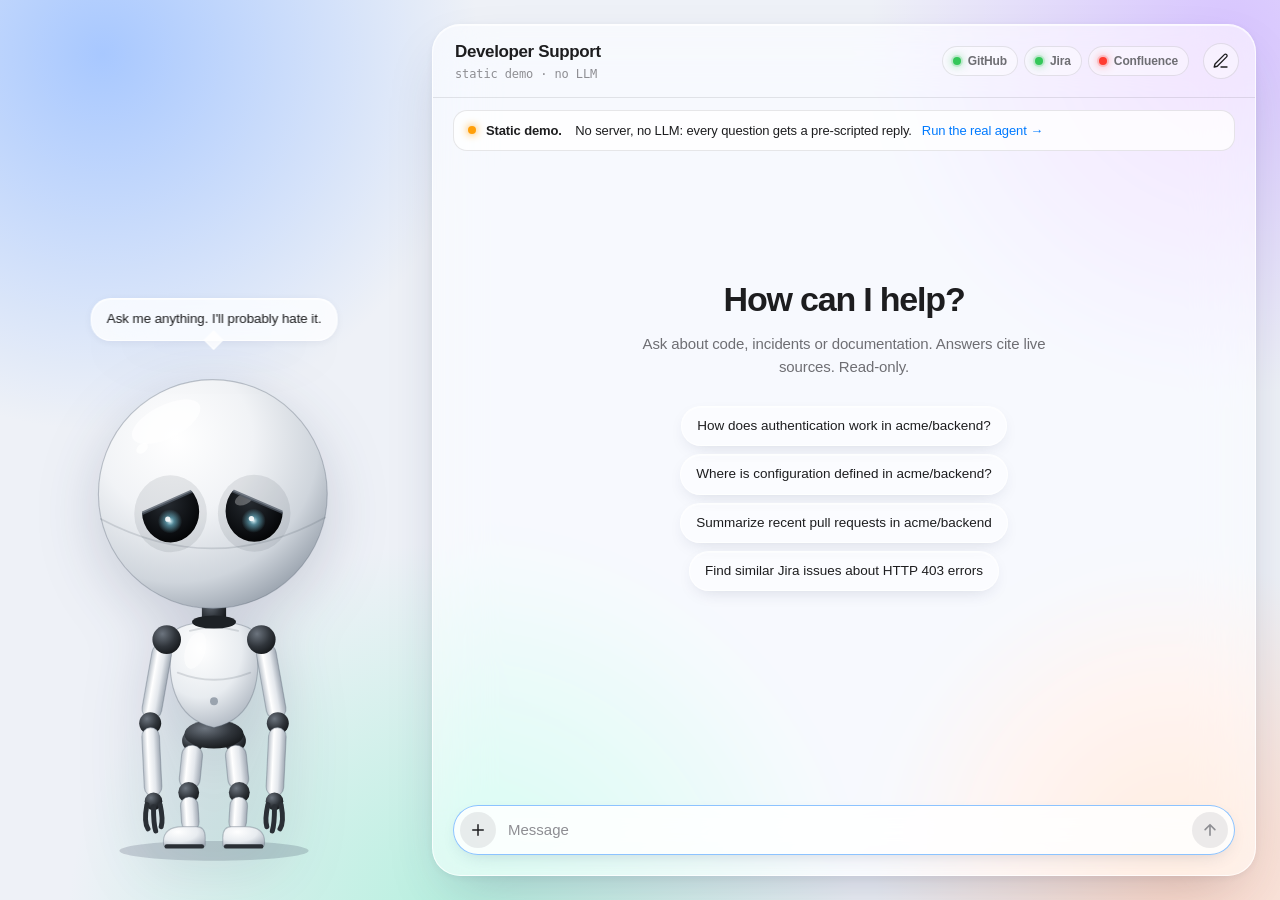
==== docs/index.html @ ddfbd5dc "Read-only developer support agent: MCP + Claude Agent SDK + OpenRouter - FastAPI backend with SSE ch" ====
<!doctype html>
<html lang="en">
<head>
  <meta charset="utf-8">
  <meta name="viewport" content="width=device-width, initial-scale=1, viewport-fit=cover">
  <title>Developer Support · Demo</title>
  <meta name="description" content="Read-only developer support assistant backed by GitHub, Jira and Confluence via MCP.">
  <meta name="theme-color" content="#eef1f7" media="(prefers-color-scheme: light)">
  <meta name="theme-color" content="#0b0d12" media="(prefers-color-scheme: dark)">
  <link rel="icon" href="data:image/svg+xml,%3Csvg xmlns='http://www.w3.org/2000/svg' viewBox='0 0 64 64'%3E%3Ccircle cx='32' cy='30' r='27' fill='%23f2f4f7' stroke='%23a9b1bb' stroke-width='2'/%3E%3Cellipse cx='22' cy='33' rx='8' ry='9' fill='%230b0d10'/%3E%3Cellipse cx='42' cy='33' rx='8' ry='9' fill='%230b0d10'/%3E%3C/svg%3E">
  <link rel="stylesheet" href="assets/style.css">
</head>
<body>
  <div class="backdrop" aria-hidden="true"></div>

  <div class="shell">
    <aside class="stage" aria-label="Marvin">
      <div class="marvin" data-marvin="full"></div>
    </aside>

    <main class="window glass" id="window">
      <header class="titlebar">
        <div class="marvin-mini" data-marvin="mini" aria-hidden="true"></div>
        <div class="title">
          <h1>Developer Support</h1>
          <span class="subtitle" id="model-name">…</span>
        </div>
        <ul class="leds" id="leds" aria-label="Knowledge source status">
          <li class="led-item" data-key="github" tabindex="0"><span class="led"></span><span class="led-label">GitHub</span><span class="tip glass" role="tooltip"></span></li>
          <li class="led-item" data-key="jira" tabindex="0"><span class="led"></span><span class="led-label">Jira</span><span class="tip glass" role="tooltip"></span></li>
          <li class="led-item" data-key="confluence" tabindex="0"><span class="led"></span><span class="led-label">Confluence</span><span class="tip glass" role="tooltip"></span></li>
        </ul>
        <button type="button" class="icon-btn" id="new-chat" aria-label="New conversation" title="New conversation">
          <svg viewBox="0 0 24 24" aria-hidden="true"><path d="M12 20h8M16.5 3.5a2.1 2.1 0 1 1 3 3L7 19l-4 1 1-4 12.5-12.5Z" fill="none" stroke="currentColor" stroke-width="1.8" stroke-linecap="round" stroke-linejoin="round"/></svg>
        </button>
      </header>

      <div class="banners" id="banners"></div>
      <div class="banners"><div class="banner" role="note"><b>Static demo.</b>&nbsp;No server, no LLM: every question gets a pre-scripted reply. <a href="https://github.com/lugosidomotor/IT-support-chatbot" target="_blank" rel="noopener">Run the real agent →</a></div></div>

      <div class="messages" id="messages" role="log" aria-live="polite" aria-relevant="additions">
        <section class="empty" id="empty">
          <h2>How can I help?</h2>
          <p>Ask about code, incidents or documentation. Answers cite live sources. Read-only.</p>
          <div class="suggestions" id="suggestions"></div>
        </section>
      </div>

      <form class="composer glass" id="composer" autocomplete="off">
        <div class="tray" id="tray" hidden></div>
        <div class="composer-row">
          <button type="button" class="icon-btn attach-btn" id="attach-btn" aria-label="Attach files" title="Attach images or files">
            <svg viewBox="0 0 24 24" aria-hidden="true"><path d="M12 5v14M5 12h14" stroke="currentColor" stroke-width="2" stroke-linecap="round"/></svg>
          </button>
          <input type="file" id="file-input" multiple hidden
                 accept="image/png,image/jpeg,image/gif,image/webp,application/pdf,text/*,.log,.txt,.md,.json,.yaml,.yml,.toml,.ini,.cfg,.conf,.env,.py,.js,.mjs,.ts,.tsx,.jsx,.java,.kt,.go,.rb,.rs,.php,.cs,.c,.h,.cpp,.hpp,.swift,.sql,.sh,.csv,.tsv,.xml,.html,.css,.scss,.properties,.gradle,.tf,.proto,.graphql">
          <label for="input" class="visually-hidden">Message</label>
          <textarea id="input" rows="1" placeholder="Message" maxlength="8000"></textarea>
          <button type="submit" class="send-btn" id="send-btn" aria-label="Send" disabled>
            <svg viewBox="0 0 24 24" aria-hidden="true"><path d="M12 19V5M5.5 11.5 12 5l6.5 6.5" fill="none" stroke="currentColor" stroke-width="2.2" stroke-linecap="round" stroke-linejoin="round"/></svg>
          </button>
          <button type="button" class="send-btn stop" id="stop-btn" aria-label="Stop" hidden>
            <svg viewBox="0 0 24 24" aria-hidden="true"><rect x="7" y="7" width="10" height="10" rx="2" fill="currentColor"/></svg>
          </button>
        </div>
      </form>

      <div class="dropzone" id="dropzone" hidden><div class="dropzone-inner">Drop images or files to attach</div></div>
    </main>
  </div>

  <script src="assets/vendor/marked.umd.js"></script>
  <script src="assets/vendor/purify.min.js"></script>
  <script src="assets/marvin.js"></script>
  <script src="assets/demo.js"></script>
  <script src="assets/app.js"></script>
</body>
</html>
---- docs/assets/style.css ----
:root {
  --font: -apple-system, BlinkMacSystemFont, "SF Pro Text", "SF Pro Display", "Helvetica Neue", "Inter", "Segoe UI", Roboto, sans-serif;
  --mono: ui-monospace, "SF Mono", SFMono-Regular, Menlo, Consolas, monospace;

  --bg: #eef1f7;
  --text: #1d1d1f;
  --text-2: #6e6e73;
  --text-3: #8e8e93;
  --accent: #007aff;
  --green: #34c759;
  --red: #ff3b30;
  --amber: #ff9f0a;

  --glass: rgba(255, 255, 255, 0.58);
  --glass-strong: rgba(255, 255, 255, 0.78);
  --glass-soft: rgba(255, 255, 255, 0.42);
  --glass-border: rgba(255, 255, 255, 0.75);
  --hairline: rgba(60, 60, 67, 0.12);
  --shadow: 0 1px 0 rgba(255, 255, 255, 0.65) inset, 0 24px 60px -20px rgba(40, 52, 90, 0.28), 0 2px 8px rgba(40, 52, 90, 0.06);
  --shadow-sm: 0 1px 0 rgba(255, 255, 255, 0.6) inset, 0 6px 18px -8px rgba(40, 52, 90, 0.22);
  --blur: blur(28px) saturate(180%);

  --code-bg: rgba(28, 30, 38, 0.92);
  --code-text: #e6e8ee;
  --inline-code: rgba(118, 118, 128, 0.14);
  --user-bubble: linear-gradient(180deg, #2b8cff 0%, #0a6cff 100%);

  --b1: #a8c8ff; --b2: #d7c4ff; --b3: #b5f0de; --b4: #ffd9c7;
  color-scheme: light;
}

@media (prefers-color-scheme: dark) {
  :root {
    --bg: #07080c;
    --text: #f5f5f7;
    --text-2: #a1a1a6;
    --text-3: #7c7c82;
    --accent: #0a84ff;
    --green: #30d158;
    --red: #ff453a;
    --glass: rgba(30, 32, 40, 0.55);
    --glass-strong: rgba(38, 40, 50, 0.78);
    --glass-soft: rgba(44, 46, 58, 0.45);
    --glass-border: rgba(255, 255, 255, 0.09);
    --hairline: rgba(255, 255, 255, 0.08);
    --shadow: 0 1px 0 rgba(255, 255, 255, 0.06) inset, 0 30px 70px -24px rgba(0, 0, 0, 0.7);
    --shadow-sm: 0 1px 0 rgba(255, 255, 255, 0.05) inset, 0 8px 20px -10px rgba(0, 0, 0, 0.6);
    --code-bg: rgba(0, 0, 0, 0.55);
    --inline-code: rgba(255, 255, 255, 0.1);
    --b1: #1d3a8a; --b2: #4a2a7a; --b3: #0f4d47; --b4: #5a2c3a;
    color-scheme: dark;
  }
}

*, *::before, *::after { box-sizing: border-box; }
[hidden] { display: none !important; }
html, body { height: 100%; }
body {
  margin: 0; overflow: hidden;
  font: 15px/1.5 var(--font); letter-spacing: -0.008em;
  color: var(--text); background: var(--bg);
  -webkit-font-smoothing: antialiased; -moz-osx-font-smoothing: grayscale;
}
button, textarea, input { font: inherit; color: inherit; }
a { color: var(--accent); text-decoration: none; }
a:hover { text-decoration: underline; }
svg { display: block; }
.visually-hidden { position: absolute; width: 1px; height: 1px; overflow: hidden; clip: rect(0 0 0 0); white-space: nowrap; }
:focus-visible { outline: 3px solid color-mix(in srgb, var(--accent) 45%, transparent); outline-offset: 2px; border-radius: 10px; }

/* ---------- backdrop: static mesh gradient (cheap to render, no animated blur) ---------- */
.backdrop {
  position: fixed; inset: 0; z-index: 0;
  background:
    radial-gradient(42vw 42vw at 8% 6%, var(--b1) 0%, transparent 70%),
    radial-gradient(40vw 40vw at 96% 4%, var(--b2) 0%, transparent 70%),
    radial-gradient(44vw 44vw at 36% 104%, var(--b3) 0%, transparent 70%),
    radial-gradient(34vw 34vw at 92% 96%, var(--b4) 0%, transparent 70%),
    var(--bg);
}

.glass {
  background: var(--glass);
  -webkit-backdrop-filter: var(--blur); backdrop-filter: var(--blur);
  border: 1px solid var(--glass-border);
  box-shadow: var(--shadow);
}

/* ---------- layout ---------- */
.shell {
  position: relative; z-index: 1; height: 100vh; height: 100dvh;
  display: grid; grid-template-columns: minmax(280px, 380px) minmax(0, 920px);
  justify-content: center; gap: 28px; padding: 24px;
}
.stage { position: relative; display: flex; align-items: flex-end; justify-content: center; padding-bottom: 12px; }
.window {
  position: relative; display: flex; flex-direction: column; min-width: 0; min-height: 0;
  border-radius: 28px;
}

/* ---------- titlebar ---------- */
.titlebar {
  position: relative; z-index: 5;
  display: flex; align-items: center; gap: 14px;
  padding: 14px 16px 14px 22px; border-bottom: 1px solid var(--hairline);
  border-radius: 28px 28px 0 0;
}
.title { flex: 1; min-width: 0; display: flex; flex-direction: column; }
.title h1 { margin: 0; font-size: 17px; font-weight: 650; letter-spacing: -0.022em; }
.subtitle { font-size: 12px; color: var(--text-3); font-family: var(--mono); white-space: nowrap; overflow: hidden; text-overflow: ellipsis; }

.leds { display: flex; gap: 6px; margin: 0; padding: 0; list-style: none; }
.led-item {
  position: relative; display: flex; align-items: center; gap: 7px;
  padding: 5px 10px; border-radius: 999px; cursor: default;
  font-size: 12px; font-weight: 550; color: var(--text-2);
  background: var(--glass-soft); border: 1px solid var(--hairline);
}
.led { width: 8px; height: 8px; border-radius: 50%; background: var(--red); box-shadow: 0 0 0 2px color-mix(in srgb, var(--red) 18%, transparent), 0 0 10px color-mix(in srgb, var(--red) 70%, transparent); }
.led-item[data-on="true"] .led { background: var(--green); box-shadow: 0 0 0 2px color-mix(in srgb, var(--green) 18%, transparent), 0 0 10px color-mix(in srgb, var(--green) 75%, transparent); }
.led-item[data-pending="true"] .led { animation: breathe 1.3s ease-in-out infinite; }
.tip {
  position: absolute; top: calc(100% + 10px); right: 0; z-index: 20; width: 270px;
  padding: 12px 14px; border-radius: 16px; background: var(--glass-strong);
  font-size: 12.5px; font-weight: 400; line-height: 1.45; color: var(--text);
  opacity: 0; transform: translateY(-4px); pointer-events: none; transition: opacity 0.18s, transform 0.18s;
}
.tip b { font-weight: 650; }
.tip .muted { color: var(--text-2); }
.tip code { font-family: var(--mono); font-size: 11.5px; }
.led-item:hover .tip, .led-item:focus-visible .tip { opacity: 1; transform: none; }

.icon-btn {
  width: 36px; height: 36px; flex: none; display: grid; place-items: center;
  border: 1px solid var(--hairline); border-radius: 50%; background: var(--glass-soft);
  cursor: pointer; transition: background 0.15s, transform 0.15s;
}
.icon-btn:hover { background: var(--glass-strong); }
.icon-btn:active { transform: scale(0.94); }
.icon-btn:disabled { opacity: 0.4; cursor: default; }
.icon-btn svg { width: 18px; height: 18px; }

.banners { display: grid; gap: 8px; padding: 12px 20px 0; }
.banners:empty { display: none; }
.banner {
  display: flex; gap: 10px; align-items: center; padding: 10px 14px; border-radius: 14px;
  font-size: 13px; background: var(--glass-strong); border: 1px solid var(--hairline);
}
.banner::before { content: ""; width: 8px; height: 8px; flex: none; border-radius: 50%; background: var(--amber); box-shadow: 0 0 8px var(--amber); }
.banner.error::before { background: var(--red); box-shadow: 0 0 8px var(--red); }
.banner b { font-weight: 650; }

/* ---------- messages ---------- */
.messages { flex: 1; min-height: 0; overflow-y: auto; padding: 24px 28px 12px; scroll-behavior: smooth; }
.messages::-webkit-scrollbar { width: 10px; }
.messages::-webkit-scrollbar-thumb { background: var(--hairline); border-radius: 10px; border: 3px solid transparent; background-clip: content-box; }

.empty { text-align: center; padding: 11vh 8px 16px; }
.empty h2 { margin: 0 0 8px; font-size: 34px; font-weight: 700; letter-spacing: -0.035em; }
.empty p { margin: 0 auto 28px; max-width: 460px; color: var(--text-2); font-size: 15px; }
.suggestions { display: flex; flex-wrap: wrap; justify-content: center; gap: 8px; max-width: 640px; margin: 0 auto; }
.suggestion {
  padding: 9px 15px; border-radius: 999px; cursor: pointer; font-size: 13.5px;
  background: var(--glass-soft); border: 1px solid var(--glass-border); box-shadow: var(--shadow-sm);
  transition: transform 0.15s, background 0.15s;
}
.suggestion:hover { background: var(--glass-strong); transform: translateY(-1px); }

.msg { max-width: 760px; margin: 0 auto 18px; animation: rise 0.28s ease-out; }
@keyframes rise { from { opacity: 0; transform: translateY(6px); } to { opacity: 1; transform: none; } }
.msg-user { display: flex; flex-direction: column; align-items: flex-end; gap: 6px; }
.msg-user .bubble {
  max-width: min(600px, 82%); padding: 9px 15px; border-radius: 20px 20px 6px 20px;
  background: var(--user-bubble); color: #fff; white-space: pre-wrap; overflow-wrap: anywhere;
  box-shadow: 0 8px 20px -10px rgba(0, 110, 255, 0.6);
}
.msg-user .files { display: flex; flex-wrap: wrap; justify-content: flex-end; gap: 6px; max-width: 82%; }
.msg-notice { text-align: center; font-size: 12.5px; color: var(--text-3); }

.answer { padding: 2px 4px; }
.activity { display: flex; flex-wrap: wrap; gap: 6px; margin-bottom: 10px; }
.activity:empty { display: none; }
.step {
  display: inline-flex; align-items: center; gap: 6px; max-width: 100%;
  padding: 4px 10px 4px 8px; border-radius: 999px; font-size: 12px; color: var(--text-2);
  background: var(--glass-soft); border: 1px solid var(--hairline);
}
.step .dot { width: 6px; height: 6px; border-radius: 50%; flex: none; background: var(--text-3); }
.step[data-status="running"] .dot { background: var(--accent); animation: breathe 1s ease-in-out infinite; }
.step[data-status="done"] .dot { background: var(--green); }
.step[data-status="error"] .dot { background: var(--red); }
.step span { overflow: hidden; text-overflow: ellipsis; white-space: nowrap; }
.step b { font-weight: 600; color: var(--text); }

.typing { display: inline-flex; gap: 5px; padding: 12px 16px; border-radius: 18px; background: var(--glass-soft); border: 1px solid var(--hairline); }
.typing i { width: 7px; height: 7px; border-radius: 50%; background: var(--text-3); animation: breathe 1.2s infinite; }
.typing i:nth-child(2) { animation-delay: 0.18s; } .typing i:nth-child(3) { animation-delay: 0.36s; }

.md { overflow-wrap: anywhere; line-height: 1.6; }
.md > :first-child { margin-top: 0; } .md > :last-child { margin-bottom: 0; }
.md h1, .md h2, .md h3, .md h4 { margin: 1.2em 0 0.4em; line-height: 1.3; letter-spacing: -0.02em; }
.md h1 { font-size: 1.35em; } .md h2 { font-size: 1.18em; } .md h3, .md h4 { font-size: 1.02em; }
.md p, .md ul, .md ol, .md blockquote, .md table, .md pre { margin: 0 0 0.85em; }
.md ul, .md ol { padding-left: 1.35em; }
.md li + li { margin-top: 0.25em; }
.md code { font-family: var(--mono); font-size: 0.86em; background: var(--inline-code); padding: 0.12em 0.4em; border-radius: 6px; }
.md pre {
  position: relative; padding: 14px 16px; border-radius: 16px; overflow-x: auto;
  background: var(--code-bg); color: var(--code-text); font-size: 13px; line-height: 1.55;
}
.md pre code { background: none; padding: 0; font-size: inherit; color: inherit; }
.md blockquote { padding-left: 14px; border-left: 3px solid var(--hairline); color: var(--text-2); }
.md table { display: block; overflow-x: auto; border-collapse: collapse; font-size: 14px; }
.md th, .md td { padding: 7px 11px; border-bottom: 1px solid var(--hairline); text-align: left; }
.md hr { border: none; border-top: 1px solid var(--hairline); margin: 1.2em 0; }
.code-copy {
  position: absolute; top: 8px; right: 8px; padding: 3px 10px; border-radius: 8px; font-size: 11.5px;
  background: rgba(255, 255, 255, 0.1); color: #d6dae3; border: 1px solid rgba(255, 255, 255, 0.16);
  cursor: pointer; opacity: 0; transition: opacity 0.15s;
}
.md pre:hover .code-copy, .code-copy:focus-visible { opacity: 1; }
.caret::after { content: ""; display: inline-block; width: 8px; height: 8px; margin-left: 4px; border-radius: 50%; background: var(--accent); animation: breathe 0.9s infinite; vertical-align: middle; }

.alert { margin-top: 10px; display: flex; gap: 10px; align-items: center; padding: 10px 14px; border-radius: 14px; font-size: 13.5px; background: color-mix(in srgb, var(--red) 12%, var(--glass-strong)); border: 1px solid color-mix(in srgb, var(--red) 25%, transparent); }
.alert .alert-body { flex: 1; }
.alert.notice { background: var(--glass-soft); border-color: var(--hairline); color: var(--text-2); }
.pill-btn { padding: 5px 12px; border-radius: 999px; border: 1px solid var(--hairline); background: var(--glass-strong); cursor: pointer; font-size: 12.5px; font-weight: 550; }

.sources { display: flex; flex-wrap: wrap; gap: 6px; margin-top: 14px; }
.source {
  display: inline-flex; align-items: center; gap: 6px; max-width: 100%;
  padding: 5px 11px 5px 9px; border-radius: 999px; font-size: 12.5px; color: var(--text);
  background: var(--glass-soft); border: 1px solid var(--hairline); text-decoration: none;
  transition: background 0.15s;
}
.source:hover { background: var(--glass-strong); text-decoration: none; }
.source span { overflow: hidden; text-overflow: ellipsis; white-space: nowrap; max-width: 320px; }
.source i { width: 6px; height: 6px; border-radius: 50%; flex: none; background: var(--text-3); }
.source[data-integration="jira"] i { background: #0a84ff; }
.source[data-integration="confluence"] i { background: #5e5ce6; }
.source[data-cited="true"] { border-color: color-mix(in srgb, var(--accent) 40%, transparent); }

.meta { display: flex; align-items: center; gap: 10px; margin-top: 10px; font-size: 12px; color: var(--text-3); }
.meta .usage { margin-left: auto; }
.ghost-btn { display: inline-flex; align-items: center; gap: 5px; padding: 4px 9px; border: none; border-radius: 8px; background: none; color: var(--text-2); cursor: pointer; font-size: 12px; }
.ghost-btn:hover { background: var(--glass-soft); }
.ghost-btn:disabled { opacity: 0.4; cursor: default; }
.ghost-btn svg { width: 14px; height: 14px; }

/* ---------- attachments ---------- */
.file-chip {
  position: relative; display: inline-flex; align-items: center; gap: 8px;
  height: 48px; padding: 0 12px 0 6px; border-radius: 14px; max-width: 220px;
  background: var(--glass-strong); border: 1px solid var(--hairline); font-size: 12.5px;
}
.file-chip .thumb { width: 36px; height: 36px; border-radius: 10px; object-fit: cover; flex: none; background: var(--inline-code); }
.file-chip .badge { width: 36px; height: 36px; border-radius: 10px; flex: none; display: grid; place-items: center; font-size: 10px; font-weight: 700; letter-spacing: 0.03em; color: #fff; background: linear-gradient(180deg, #8e8e93, #6e6e73); }
.file-chip .badge[data-kind="pdf"] { background: linear-gradient(180deg, #ff6b5e, #e5382b); }
.file-chip .badge[data-kind="text"] { background: linear-gradient(180deg, #5ac8fa, #0a84ff); }
.file-chip .name { min-width: 0; display: flex; flex-direction: column; line-height: 1.25; }
.file-chip .name span { overflow: hidden; text-overflow: ellipsis; white-space: nowrap; }
.file-chip .name small { color: var(--text-3); font-size: 11px; }
.file-chip.image-only { padding: 0; width: 64px; height: 64px; }
.file-chip.image-only .thumb { width: 64px; height: 64px; border-radius: 14px; }
.file-chip[data-state="uploading"] { opacity: 0.6; }
.file-chip[data-state="error"] { border-color: var(--red); }
.file-chip[data-state="error"] .name small { color: var(--red); }
.file-chip .remove {
  position: absolute; top: -6px; right: -6px; width: 20px; height: 20px; border-radius: 50%;
  display: grid; place-items: center; padding: 0; border: 2px solid var(--bg); cursor: pointer;
  background: var(--text); color: var(--bg); font-size: 11px; line-height: 1;
}

/* ---------- composer ---------- */
.composer { margin: 8px 20px 20px; border-radius: 26px; padding: 6px; background: var(--glass-strong); box-shadow: var(--shadow-sm); }
.composer:focus-within { border-color: color-mix(in srgb, var(--accent) 45%, var(--glass-border)); }
.tray { display: flex; flex-wrap: wrap; gap: 10px; padding: 10px 8px 6px; }
.composer-row { display: flex; align-items: flex-end; gap: 6px; }
.composer textarea {
  flex: 1; min-height: 36px; max-height: 200px; resize: none; border: none; outline: none; background: none;
  padding: 7px 6px; line-height: 1.45; font-size: 15px;
}
.composer textarea::placeholder { color: var(--text-3); }
.attach-btn { border: none; background: var(--inline-code); }
.send-btn {
  width: 36px; height: 36px; flex: none; display: grid; place-items: center; border: none; border-radius: 50%;
  background: var(--accent); color: #fff; cursor: pointer; transition: transform 0.15s, background 0.15s;
}
.send-btn:disabled { background: var(--inline-code); color: var(--text-3); cursor: default; }
.send-btn:not(:disabled):active { transform: scale(0.92); }
.send-btn svg { width: 18px; height: 18px; }
.send-btn.stop { background: var(--text); color: var(--bg); }

.dropzone { position: absolute; inset: 0; z-index: 30; padding: 14px; border-radius: 28px; background: color-mix(in srgb, var(--bg) 40%, transparent); -webkit-backdrop-filter: blur(6px); backdrop-filter: blur(6px); }
.dropzone-inner { height: 100%; display: grid; place-items: center; border-radius: 22px; border: 2px dashed color-mix(in srgb, var(--accent) 60%, transparent); color: var(--accent); font-weight: 600; font-size: 16px; pointer-events: none; }

/* ---------- Marvin ---------- */
.marvin { position: relative; width: 100%; max-width: 330px; }
.marvin .mv-svg { width: 100%; height: auto; overflow: visible; cursor: pointer; filter: drop-shadow(0 18px 30px rgba(30, 40, 70, 0.18)); }
.marvin-mini { display: none; width: 40px; height: 40px; flex: none; }
.marvin-mini .mv-svg { width: 40px; height: 40px; overflow: visible; }

.mv-white { stroke: rgba(90, 100, 115, 0.35); stroke-width: 1; }
.mv-seam { fill: none; stroke: rgba(60, 70, 85, 0.16); stroke-width: 1.6; stroke-linecap: round; }
.mv-shine { fill: #fff; opacity: 0.75; }
.mv-gloss { fill: #fff; opacity: 0.55; }
.mv-socket { fill: rgba(40, 50, 62, 0.1); }
.mv-lid { stroke: rgba(80, 90, 102, 0.75); stroke-width: 3; stroke-linecap: round; fill: none; }
.mv-spark { fill: #fff; opacity: 0.9; }
.mv-glint { fill: #fff; opacity: 0.28; }
.mv-fingers { fill: none; stroke: #2a2f35; stroke-width: 4.5; stroke-linecap: round; }
.mv-sole { fill: #2a2f35; }
.mv-collar { fill: #1d2125; }
.mv-floor { fill: rgba(20, 30, 60, 0.16); }
.mv-light { fill: #9aa3ae; transition: fill 0.4s; }
.mv-eyeball { transform-box: fill-box; transform-origin: center; transition: transform 0.09s ease-in; }
.mv-svg.is-blinking .mv-eyeball { transform: scaleY(0.07); }
.mv-svg .mv-body { animation: sigh 7s ease-in-out infinite; transform-origin: 150px 455px; }
.mv-svg.is-thinking .mv-light { fill: #64d2ff; animation: breathe 1.1s ease-in-out infinite; }
.mv-svg.is-error .mv-light { fill: var(--red); }

.mv-bubble {
  position: absolute; left: 50%; bottom: calc(100% + 6px); transform: translateX(-50%);
  width: max-content; max-width: 280px; padding: 11px 15px; border-radius: 20px;
  background: var(--glass-strong); font-size: 13.5px; line-height: 1.4; color: var(--text); text-align: center;
  animation: pop 0.3s cubic-bezier(0.2, 0.9, 0.3, 1.2);
}
.mv-bubble::after {
  content: ""; position: absolute; left: 50%; top: 100%; width: 14px; height: 14px; margin-top: -7px;
  background: var(--glass-strong); border-right: 1px solid var(--glass-border); border-bottom: 1px solid var(--glass-border);
  transform: translateX(-50%) rotate(45deg);
}
.mv-bubble.is-leaving { opacity: 0; transition: opacity 0.35s; }

@keyframes sigh { 0%, 78%, 100% { transform: translateY(0); } 86% { transform: translateY(3px) scaleY(0.99); } }
@keyframes breathe { 0%, 100% { opacity: 1; } 50% { opacity: 0.35; } }
@keyframes pop { from { opacity: 0; transform: translate(-50%, 8px) scale(0.96); } to { opacity: 1; transform: translate(-50%, 0) scale(1); } }

/* ---------- responsive ---------- */
@media (max-width: 1100px) {
  .shell { grid-template-columns: minmax(0, 1fr); padding: 14px; }
  .stage { display: none; }
  .marvin-mini { display: block; }
  .titlebar { padding-left: 12px; }
}
@media (max-width: 640px) {
  .shell { padding: 0; }
  .window { border-radius: 0; border: none; }
  .titlebar { border-radius: 0; }
  .led-label { display: none; }
  .led-item { padding: 7px; }
  .tip { right: -60px; }
  .messages { padding: 18px 14px 8px; }
  .composer { margin: 6px 10px 12px; }
  .empty h2 { font-size: 28px; }
  .meta .usage { display: none; }
}
@media (prefers-reduced-motion: reduce) {
  *, *::before, *::after { animation-duration: 0.001s !important; animation-iteration-count: 1 !important; transition-duration: 0.001s !important; }
}
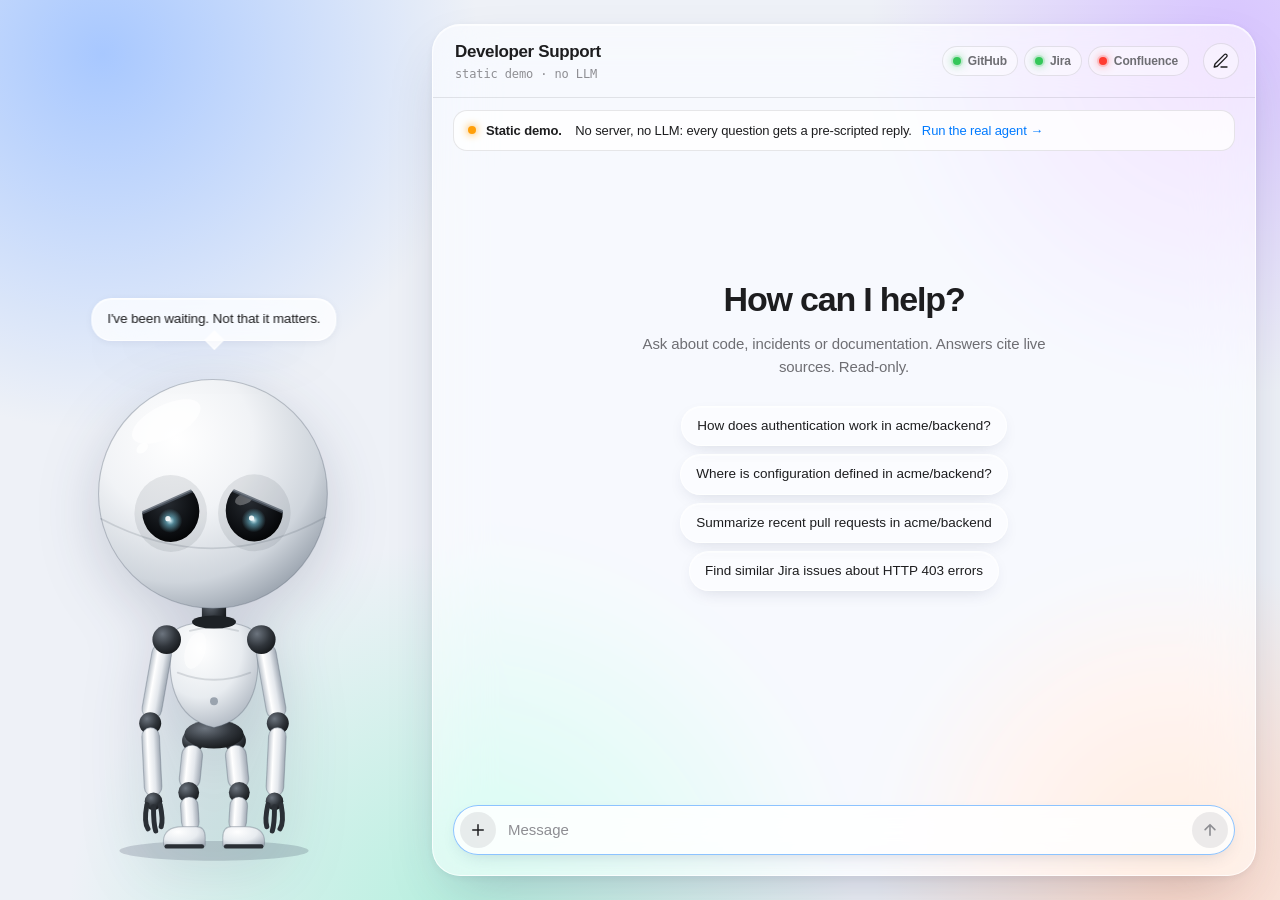
==== commit 2faec23d: "Fix mobile layout sliding and iOS auto-zoom - Pin the document (fixed body, no overscroll) so only t" ====
--- a/docs/index.html
+++ b/docs/index.html
@@ -2,7 +2,7 @@
 <html lang="en">
 <head>
   <meta charset="utf-8">
-  <meta name="viewport" content="width=device-width, initial-scale=1, viewport-fit=cover">
+  <meta name="viewport" content="width=device-width, initial-scale=1, viewport-fit=cover, interactive-widget=resizes-content">
   <title>Developer Support · Demo</title>
   <meta name="description" content="Read-only developer support assistant backed by GitHub, Jira and Confluence via MCP.">
   <meta name="theme-color" content="#eef1f7" media="(prefers-color-scheme: light)">
--- a/docs/assets/style.css
+++ b/docs/assets/style.css
@@ -54,9 +54,11 @@
 
 *, *::before, *::after { box-sizing: border-box; }
 [hidden] { display: none !important; }
-html, body { height: 100%; }
+html, body { height: 100%; overflow: hidden; overscroll-behavior: none; }
+html { -webkit-text-size-adjust: 100%; text-size-adjust: 100%; touch-action: manipulation; }
 body {
-  margin: 0; overflow: hidden;
+  /* App-like page: the document itself never scrolls or bounces, only the message list does. */
+  position: fixed; inset: 0; width: 100%; margin: 0;
   font: 15px/1.5 var(--font); letter-spacing: -0.008em;
   color: var(--text); background: var(--bg);
   -webkit-font-smoothing: antialiased; -moz-osx-font-smoothing: grayscale;
@@ -88,7 +90,7 @@
 
 /* ---------- layout ---------- */
 .shell {
-  position: relative; z-index: 1; height: 100vh; height: 100dvh;
+  position: relative; z-index: 1; height: 100vh; height: var(--app-height, 100dvh);
   display: grid; grid-template-columns: minmax(280px, 380px) minmax(0, 920px);
   justify-content: center; gap: 28px; padding: 24px;
 }
@@ -128,7 +130,8 @@
 .tip b { font-weight: 650; }
 .tip .muted { color: var(--text-2); }
 .tip code { font-family: var(--mono); font-size: 11.5px; }
-.led-item:hover .tip, .led-item:focus-visible .tip { opacity: 1; transform: none; }
+.led-item:hover .tip, .led-item:focus-visible .tip, .led-item:focus .tip { opacity: 1; transform: none; }
+.led-item:focus { outline: none; }
 
 .icon-btn {
   width: 36px; height: 36px; flex: none; display: grid; place-items: center;
@@ -151,7 +154,10 @@
 .banner b { font-weight: 650; }
 
 /* ---------- messages ---------- */
-.messages { flex: 1; min-height: 0; overflow-y: auto; padding: 24px 28px 12px; scroll-behavior: smooth; }
+.messages {
+  flex: 1; min-height: 0; overflow-x: hidden; overflow-y: auto; padding: 24px 28px 12px;
+  scroll-behavior: smooth; overscroll-behavior: contain; -webkit-overflow-scrolling: touch;
+}
 .messages::-webkit-scrollbar { width: 10px; }
 .messages::-webkit-scrollbar-thumb { background: var(--hairline); border-radius: 10px; border: 3px solid transparent; background-clip: content-box; }
 
@@ -166,7 +172,7 @@
 }
 .suggestion:hover { background: var(--glass-strong); transform: translateY(-1px); }
 
-.msg { max-width: 760px; margin: 0 auto 18px; animation: rise 0.28s ease-out; }
+.msg { max-width: 760px; min-width: 0; margin: 0 auto 18px; animation: rise 0.28s ease-out; }
 @keyframes rise { from { opacity: 0; transform: translateY(6px); } to { opacity: 1; transform: none; } }
 .msg-user { display: flex; flex-direction: column; align-items: flex-end; gap: 6px; }
 .msg-user .bubble {
@@ -205,7 +211,7 @@
 .md li + li { margin-top: 0.25em; }
 .md code { font-family: var(--mono); font-size: 0.86em; background: var(--inline-code); padding: 0.12em 0.4em; border-radius: 6px; }
 .md pre {
-  position: relative; padding: 14px 16px; border-radius: 16px; overflow-x: auto;
+  position: relative; max-width: 100%; padding: 14px 16px; border-radius: 16px; overflow-x: auto; overscroll-behavior-x: contain;
   background: var(--code-bg); color: var(--code-text); font-size: 13px; line-height: 1.55;
 }
 .md pre code { background: none; padding: 0; font-size: inherit; color: inherit; }
@@ -344,17 +350,26 @@
   .titlebar { padding-left: 12px; }
 }
 @media (max-width: 640px) {
-  .shell { padding: 0; }
-  .window { border-radius: 0; border: none; }
-  .titlebar { border-radius: 0; }
+  .shell { padding: 0; gap: 0; overflow: hidden; }
+  .window { border-radius: 0; border: none; overflow: hidden; }
+  .titlebar { border-radius: 0; gap: 10px; padding: calc(10px + env(safe-area-inset-top)) 12px 10px; }
   .led-label { display: none; }
-  .led-item { padding: 7px; }
-  .tip { right: -60px; }
-  .messages { padding: 18px 14px 8px; }
-  .composer { margin: 6px 10px 12px; }
+  .leds { gap: 4px; }
+  .led-item { padding: 8px; }
+  /* Tooltips become a full-width sheet under the title bar (tap a LED to show it). */
+  .tip { position: fixed; top: calc(64px + env(safe-area-inset-top)); left: 12px; right: 12px; width: auto; }
+  .messages { padding: 16px 14px 8px; }
+  .msg-user .bubble, .msg-user .files { max-width: 88%; }
+  .source span { max-width: 230px; }
+  .composer { margin: 6px 10px calc(10px + env(safe-area-inset-bottom)); }
+  .empty { padding-top: 7vh; }
   .empty h2 { font-size: 28px; }
   .meta .usage { display: none; }
 }
+/* iOS zooms into inputs smaller than 16px on focus, which makes the whole page pan around. */
+@media (max-width: 640px), (pointer: coarse) {
+  .composer textarea { font-size: 16px; }
+}
 @media (prefers-reduced-motion: reduce) {
   *, *::before, *::after { animation-duration: 0.001s !important; animation-iteration-count: 1 !important; transition-duration: 0.001s !important; }
 }
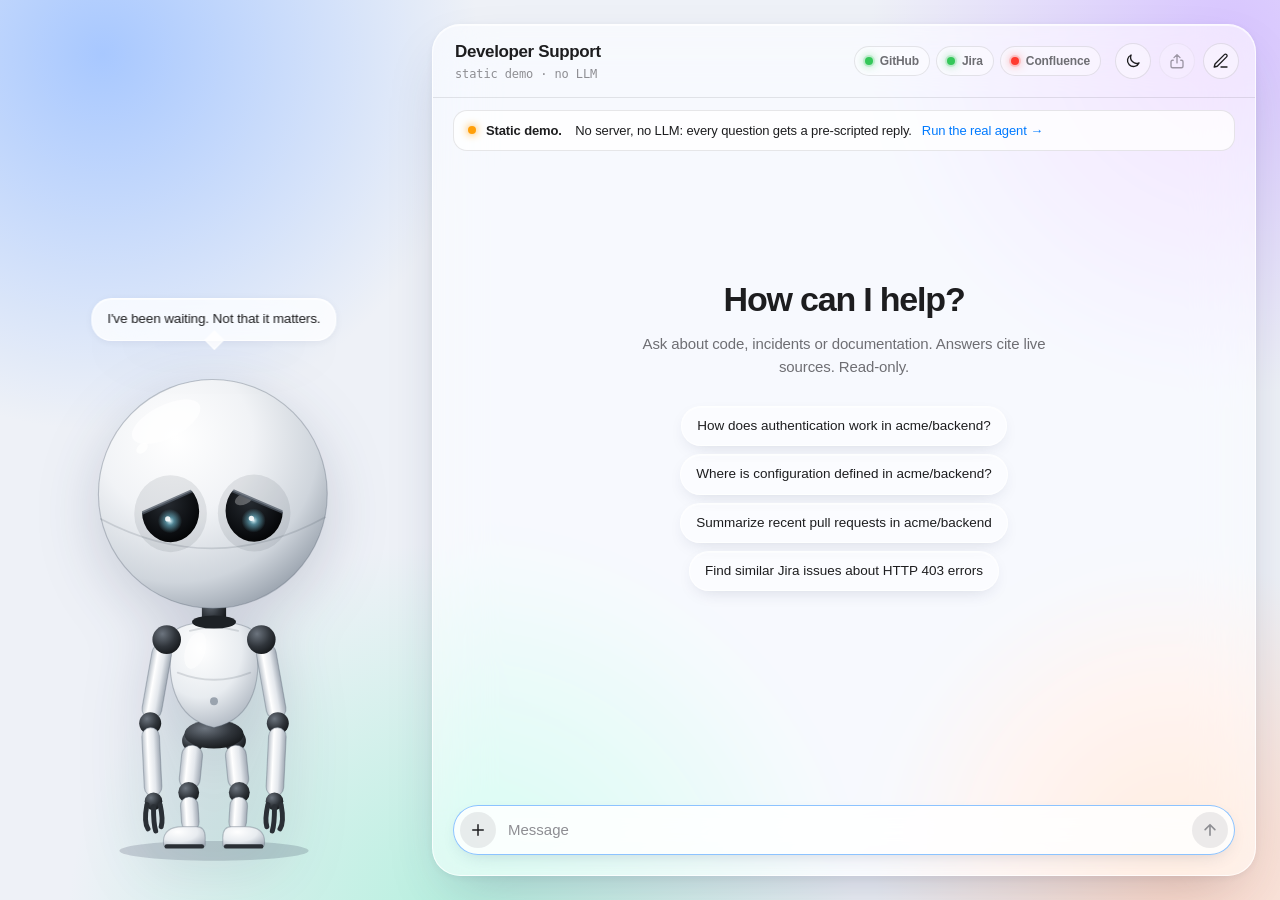
==== commit d084fbc1: "Light/dark theme toggle and conversation export - Title-bar theme toggle: follows the OS until chose" ====
--- a/docs/index.html
+++ b/docs/index.html
@@ -5,10 +5,10 @@
   <meta name="viewport" content="width=device-width, initial-scale=1, viewport-fit=cover, interactive-widget=resizes-content">
   <title>Developer Support · Demo</title>
   <meta name="description" content="Read-only developer support assistant backed by GitHub, Jira and Confluence via MCP.">
-  <meta name="theme-color" content="#eef1f7" media="(prefers-color-scheme: light)">
-  <meta name="theme-color" content="#0b0d12" media="(prefers-color-scheme: dark)">
+  <meta name="theme-color" content="#eef1f7">
   <link rel="icon" href="data:image/svg+xml,%3Csvg xmlns='http://www.w3.org/2000/svg' viewBox='0 0 64 64'%3E%3Ccircle cx='32' cy='30' r='27' fill='%23f2f4f7' stroke='%23a9b1bb' stroke-width='2'/%3E%3Cellipse cx='22' cy='33' rx='8' ry='9' fill='%230b0d10'/%3E%3Cellipse cx='42' cy='33' rx='8' ry='9' fill='%230b0d10'/%3E%3C/svg%3E">
   <link rel="stylesheet" href="assets/style.css">
+  <script src="assets/theme.js"></script>
 </head>
 <body>
   <div class="backdrop" aria-hidden="true"></div>
@@ -22,7 +22,7 @@
       <header class="titlebar">
         <div class="marvin-mini" data-marvin="mini" aria-hidden="true"></div>
         <div class="title">
-          <h1>Developer Support</h1>
+          <h1><span class="title-long">Developer </span>Support</h1>
           <span class="subtitle" id="model-name">…</span>
         </div>
         <ul class="leds" id="leds" aria-label="Knowledge source status">
@@ -30,9 +30,24 @@
           <li class="led-item" data-key="jira" tabindex="0"><span class="led"></span><span class="led-label">Jira</span><span class="tip glass" role="tooltip"></span></li>
           <li class="led-item" data-key="confluence" tabindex="0"><span class="led"></span><span class="led-label">Confluence</span><span class="tip glass" role="tooltip"></span></li>
         </ul>
+        <div class="actions">
+        <button type="button" class="icon-btn" id="theme-btn" aria-label="Switch to dark mode" title="Switch to dark mode">
+          <svg viewBox="0 0 24 24" class="icon-moon" aria-hidden="true"><path d="M20 14.5A8 8 0 0 1 9.5 4a8 8 0 1 0 10.5 10.5Z" fill="none" stroke="currentColor" stroke-width="1.8" stroke-linejoin="round"/></svg>
+          <svg viewBox="0 0 24 24" class="icon-sun" aria-hidden="true"><circle cx="12" cy="12" r="4" fill="none" stroke="currentColor" stroke-width="1.8"/><path d="M12 2.5v2M12 19.5v2M2.5 12h2M19.5 12h2M5.3 5.3l1.4 1.4M17.3 17.3l1.4 1.4M5.3 18.7l1.4-1.4M17.3 6.7l1.4-1.4" stroke="currentColor" stroke-width="1.8" stroke-linecap="round"/></svg>
+        </button>
+        <div class="menu-wrap">
+          <button type="button" class="icon-btn" id="export-btn" aria-label="Export conversation" title="Export conversation" aria-haspopup="menu" aria-expanded="false" aria-controls="export-menu" disabled>
+            <svg viewBox="0 0 24 24" aria-hidden="true"><path d="M12 3.5v11M8 7.5l4-4 4 4M7 11H6a2 2 0 0 0-2 2v6a2 2 0 0 0 2 2h12a2 2 0 0 0 2-2v-6a2 2 0 0 0-2-2h-1" fill="none" stroke="currentColor" stroke-width="1.8" stroke-linecap="round" stroke-linejoin="round"/></svg>
+          </button>
+          <div class="menu glass" id="export-menu" role="menu" aria-label="Export format" hidden>
+            <button type="button" role="menuitem" data-format="md"><b>Markdown</b><small>.md · readable, with links</small></button>
+            <button type="button" role="menuitem" data-format="json"><b>JSON</b><small>.json · structured data</small></button>
+          </div>
+        </div>
         <button type="button" class="icon-btn" id="new-chat" aria-label="New conversation" title="New conversation">
           <svg viewBox="0 0 24 24" aria-hidden="true"><path d="M12 20h8M16.5 3.5a2.1 2.1 0 1 1 3 3L7 19l-4 1 1-4 12.5-12.5Z" fill="none" stroke="currentColor" stroke-width="1.8" stroke-linecap="round" stroke-linejoin="round"/></svg>
         </button>
+        </div>
       </header>
 
       <div class="banners" id="banners"></div>
--- a/docs/assets/style.css
+++ b/docs/assets/style.css
@@ -15,6 +15,7 @@
   --glass-strong: rgba(255, 255, 255, 0.78);
   --glass-soft: rgba(255, 255, 255, 0.42);
   --glass-border: rgba(255, 255, 255, 0.75);
+  --popover: rgba(255, 255, 255, 0.94);
   --hairline: rgba(60, 60, 67, 0.12);
   --shadow: 0 1px 0 rgba(255, 255, 255, 0.65) inset, 0 24px 60px -20px rgba(40, 52, 90, 0.28), 0 2px 8px rgba(40, 52, 90, 0.06);
   --shadow-sm: 0 1px 0 rgba(255, 255, 255, 0.6) inset, 0 6px 18px -8px rgba(40, 52, 90, 0.22);
@@ -29,27 +30,27 @@
   color-scheme: light;
 }
 
-@media (prefers-color-scheme: dark) {
-  :root {
-    --bg: #07080c;
-    --text: #f5f5f7;
-    --text-2: #a1a1a6;
-    --text-3: #7c7c82;
-    --accent: #0a84ff;
-    --green: #30d158;
-    --red: #ff453a;
-    --glass: rgba(30, 32, 40, 0.55);
-    --glass-strong: rgba(38, 40, 50, 0.78);
-    --glass-soft: rgba(44, 46, 58, 0.45);
-    --glass-border: rgba(255, 255, 255, 0.09);
-    --hairline: rgba(255, 255, 255, 0.08);
-    --shadow: 0 1px 0 rgba(255, 255, 255, 0.06) inset, 0 30px 70px -24px rgba(0, 0, 0, 0.7);
-    --shadow-sm: 0 1px 0 rgba(255, 255, 255, 0.05) inset, 0 8px 20px -10px rgba(0, 0, 0, 0.6);
-    --code-bg: rgba(0, 0, 0, 0.55);
-    --inline-code: rgba(255, 255, 255, 0.1);
-    --b1: #1d3a8a; --b2: #4a2a7a; --b3: #0f4d47; --b4: #5a2c3a;
-    color-scheme: dark;
-  }
+/* Dark theme: data-theme is set by theme.js (OS preference unless the user chose one). */
+:root[data-theme="dark"] {
+  --bg: #07080c;
+  --text: #f5f5f7;
+  --text-2: #a1a1a6;
+  --text-3: #7c7c82;
+  --accent: #0a84ff;
+  --green: #30d158;
+  --red: #ff453a;
+  --glass: rgba(30, 32, 40, 0.55);
+  --glass-strong: rgba(38, 40, 50, 0.78);
+  --glass-soft: rgba(44, 46, 58, 0.45);
+  --glass-border: rgba(255, 255, 255, 0.09);
+  --popover: rgba(34, 36, 44, 0.96);
+  --hairline: rgba(255, 255, 255, 0.08);
+  --shadow: 0 1px 0 rgba(255, 255, 255, 0.06) inset, 0 30px 70px -24px rgba(0, 0, 0, 0.7);
+  --shadow-sm: 0 1px 0 rgba(255, 255, 255, 0.05) inset, 0 8px 20px -10px rgba(0, 0, 0, 0.6);
+  --code-bg: rgba(0, 0, 0, 0.55);
+  --inline-code: rgba(255, 255, 255, 0.1);
+  --b1: #1d3a8a; --b2: #4a2a7a; --b3: #0f4d47; --b4: #5a2c3a;
+  color-scheme: dark;
 }
 
 *, *::before, *::after { box-sizing: border-box; }
@@ -108,7 +109,7 @@
   border-radius: 28px 28px 0 0;
 }
 .title { flex: 1; min-width: 0; display: flex; flex-direction: column; }
-.title h1 { margin: 0; font-size: 17px; font-weight: 650; letter-spacing: -0.022em; }
+.title h1 { margin: 0; font-size: 17px; font-weight: 650; letter-spacing: -0.022em; white-space: nowrap; overflow: hidden; text-overflow: ellipsis; }
 .subtitle { font-size: 12px; color: var(--text-3); font-family: var(--mono); white-space: nowrap; overflow: hidden; text-overflow: ellipsis; }
 
 .leds { display: flex; gap: 6px; margin: 0; padding: 0; list-style: none; }
@@ -123,7 +124,7 @@
 .led-item[data-pending="true"] .led { animation: breathe 1.3s ease-in-out infinite; }
 .tip {
   position: absolute; top: calc(100% + 10px); right: 0; z-index: 20; width: 270px;
-  padding: 12px 14px; border-radius: 16px; background: var(--glass-strong);
+  padding: 12px 14px; border-radius: 16px; background: var(--popover);
   font-size: 12.5px; font-weight: 400; line-height: 1.45; color: var(--text);
   opacity: 0; transform: translateY(-4px); pointer-events: none; transition: opacity 0.18s, transform 0.18s;
 }
@@ -142,6 +143,24 @@
 .icon-btn:active { transform: scale(0.94); }
 .icon-btn:disabled { opacity: 0.4; cursor: default; }
 .icon-btn svg { width: 18px; height: 18px; }
+.actions { display: flex; align-items: center; gap: 8px; }
+.icon-sun, [data-theme="dark"] .icon-moon { display: none; }
+[data-theme="dark"] .icon-sun { display: block; }
+
+.menu-wrap { position: relative; }
+.menu {
+  position: absolute; top: calc(100% + 8px); right: 0; z-index: 30; min-width: 220px;
+  display: grid; gap: 2px; padding: 6px; border-radius: 16px; background: var(--popover);
+  animation: menu-in 0.16s ease-out;
+}
+.menu button {
+  display: flex; flex-direction: column; align-items: flex-start; gap: 1px; width: 100%;
+  padding: 8px 12px; border: none; border-radius: 10px; background: none; cursor: pointer; text-align: left;
+}
+.menu button:hover, .menu button:focus-visible { background: var(--inline-code); outline: none; }
+.menu b { font-weight: 600; font-size: 14px; }
+.menu small { color: var(--text-3); font-size: 12px; }
+@keyframes menu-in { from { opacity: 0; transform: translateY(-4px); } to { opacity: 1; transform: none; } }
 
 .banners { display: grid; gap: 8px; padding: 12px 20px 0; }
 .banners:empty { display: none; }
@@ -352,7 +371,11 @@
 @media (max-width: 640px) {
   .shell { padding: 0; gap: 0; overflow: hidden; }
   .window { border-radius: 0; border: none; overflow: hidden; }
-  .titlebar { border-radius: 0; gap: 10px; padding: calc(10px + env(safe-area-inset-top)) 12px 10px; }
+  .titlebar { border-radius: 0; gap: 8px; padding: calc(10px + env(safe-area-inset-top)) 10px 10px; }
+  .actions { gap: 4px; }
+  .titlebar .icon-btn { width: 32px; height: 32px; }
+  .subtitle { display: none; }
+  .title-long { display: none; }
   .led-label { display: none; }
   .leds { gap: 4px; }
   .led-item { padding: 8px; }
